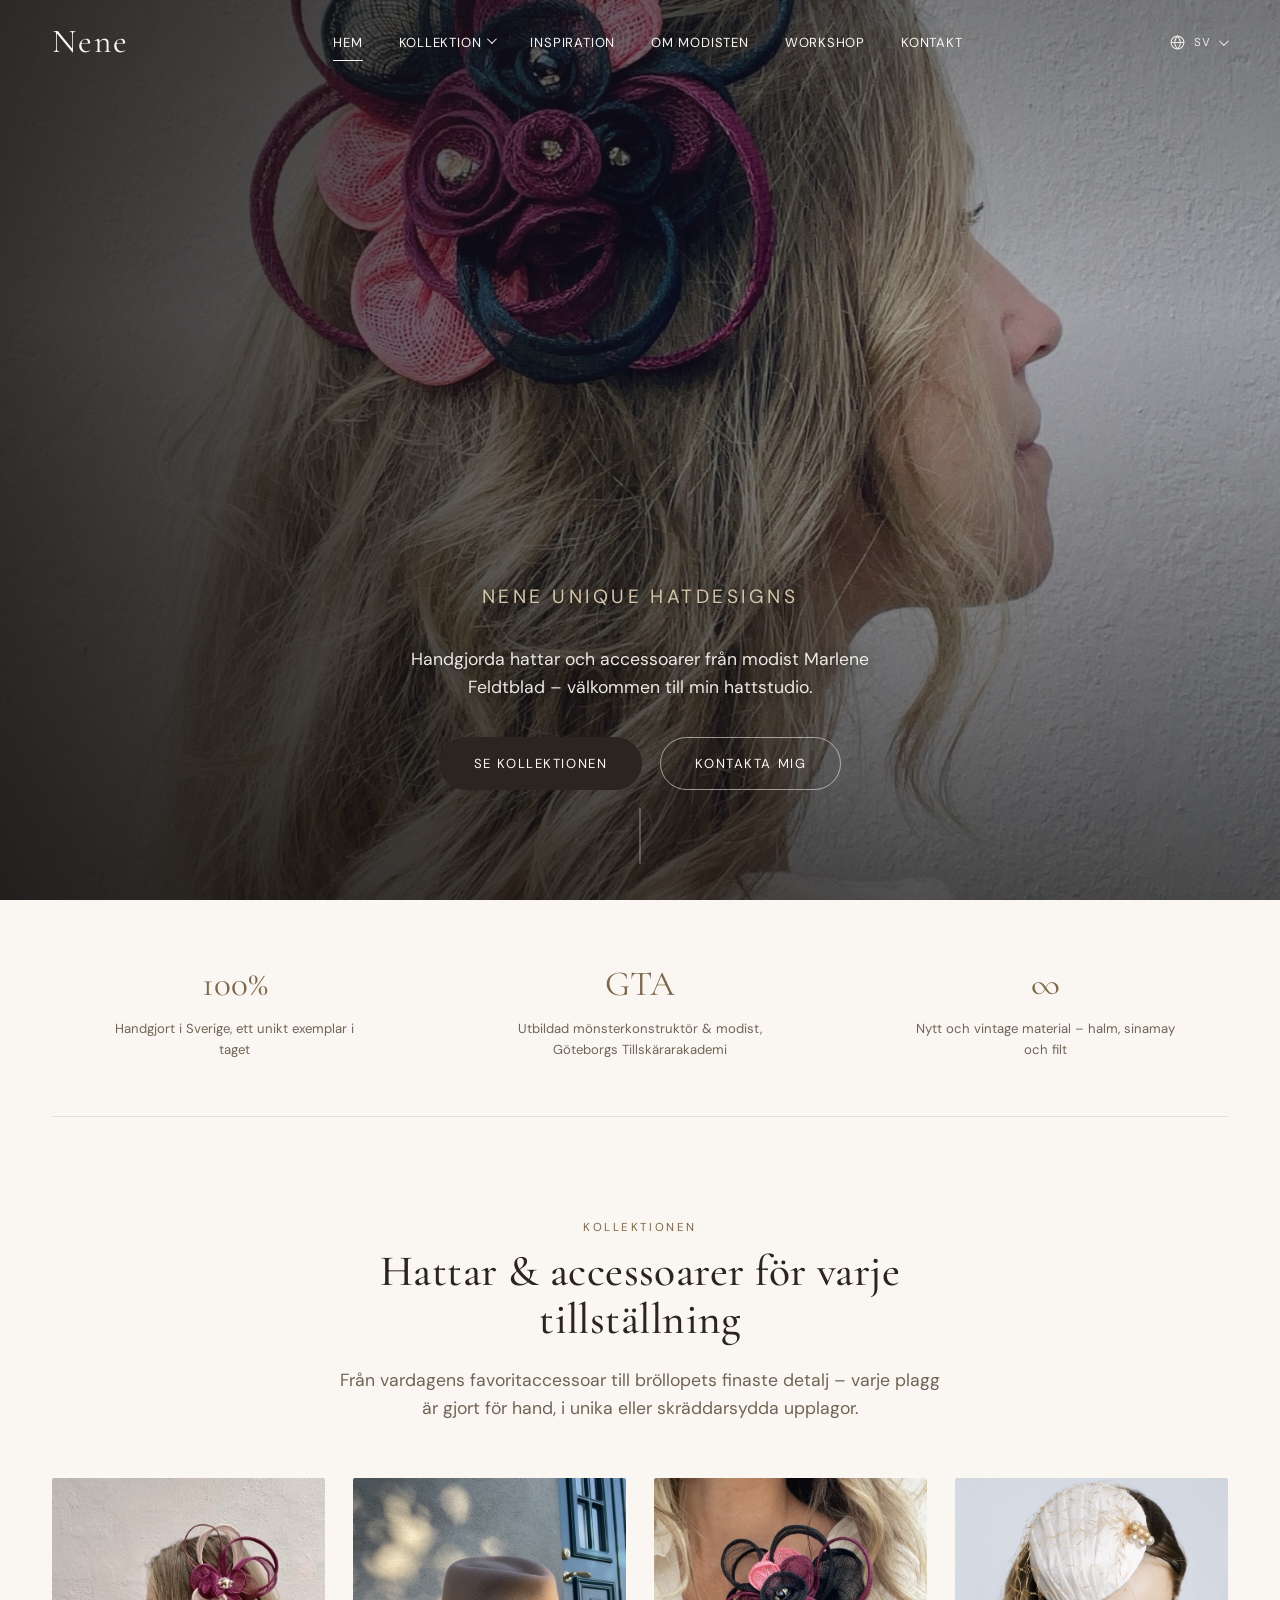
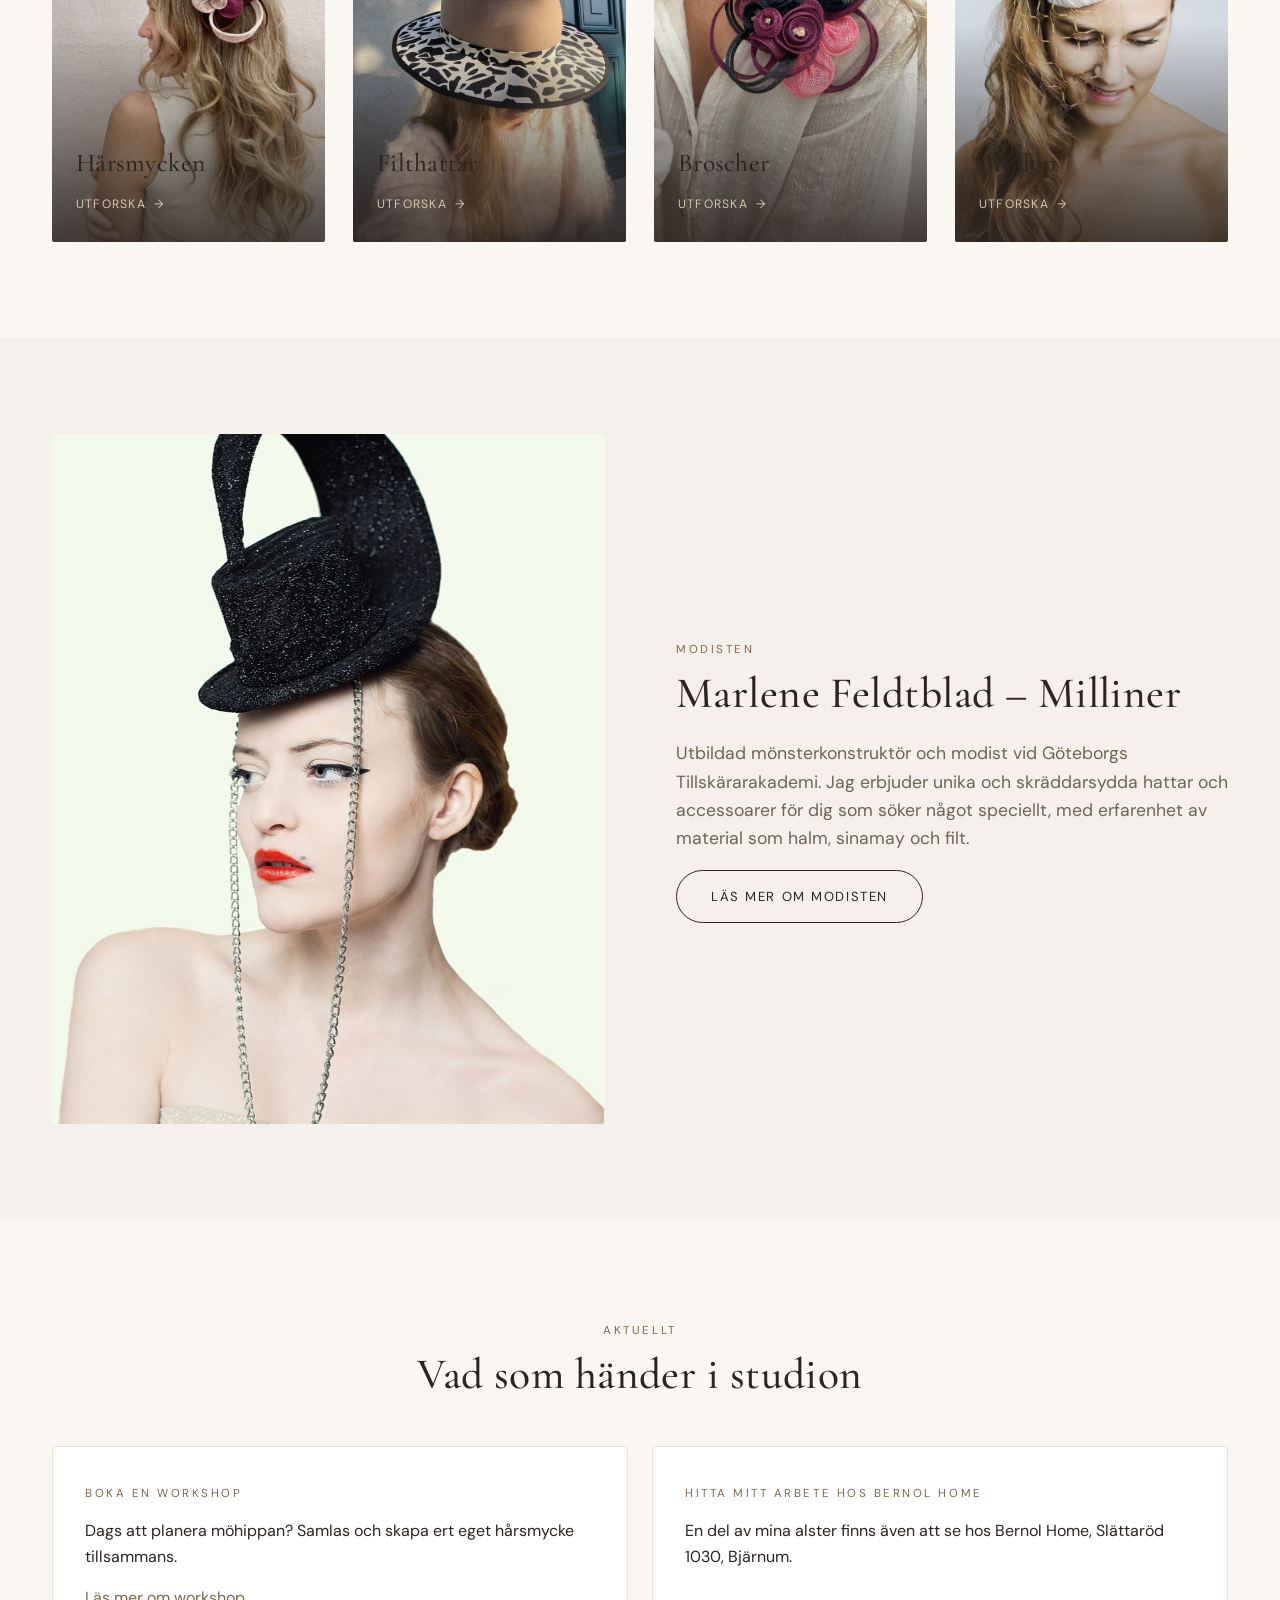
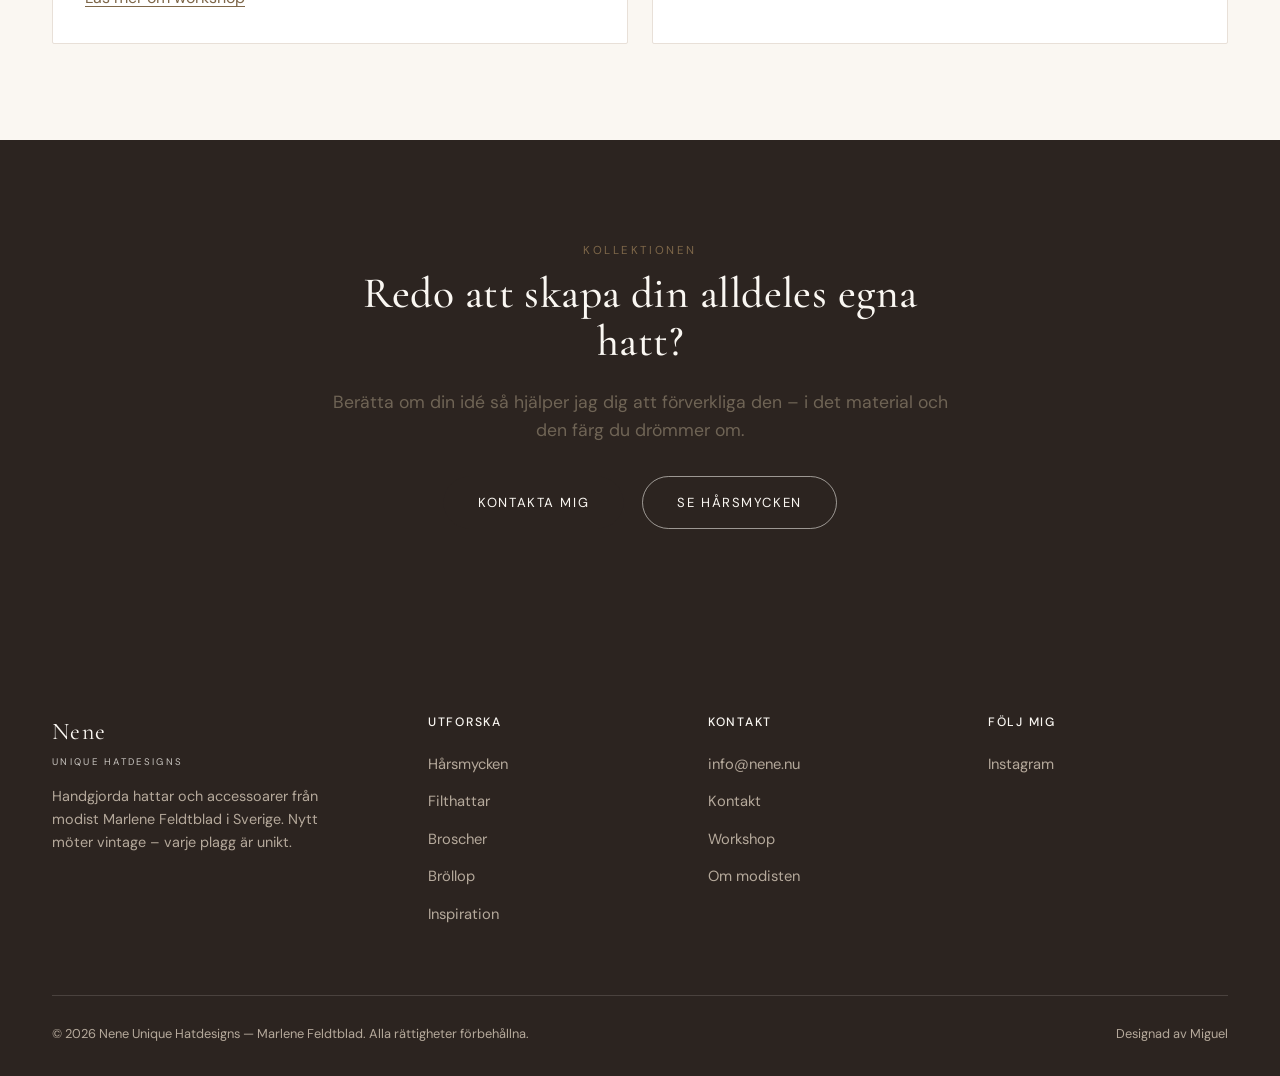
==== index.html @ f98f6aea "Initial commit: Nene Unique Hatdesigns website" ====
<!DOCTYPE html>
<html lang="sv">
<head>
<meta charset="UTF-8" />
<meta name="viewport" content="width=device-width, initial-scale=1" />
<title>Nene Unique Hatdesigns</title>
<meta name="description" content="Handgjorda hattar och accessoarer av modist Marlene Feldtblad — Nene Unique Hatdesigns." />
<link rel="preconnect" href="https://fonts.googleapis.com">
<link rel="preconnect" href="https://fonts.gstatic.com" crossorigin>
<link href="https://fonts.googleapis.com/css2?family=Cormorant+Garamond:ital,wght@0,400;0,500;0,600;1,500&family=DM+Sans:wght@400;500;700&display=swap" rel="stylesheet">
<link rel="stylesheet" href="css/style.css" />
</head>
<body class="has-hero" data-title-key="meta.title_home">

  <header class="site-header">
    <div class="container">
      <a href="index.html" class="brand">Nene<span>Unique Hatdesigns</span></a>
      <nav class="main-nav">
        <a href="index.html" data-i18n="nav.start">Hem</a>
        <div class="has-dropdown">
          <button type="button" class="dropdown-trigger" data-i18n="nav.collection">Kollektion</button>
          <div class="dropdown">
            <a href="hair-accessories.html" data-i18n="nav.hairAccessories">Hårsmycken</a>
            <a href="felthats.html" data-i18n="nav.feltHats">Filthattar</a>
            <a href="broches.html" data-i18n="nav.broches">Broscher</a>
            <a href="wedding.html" data-i18n="nav.wedding">Bröllop</a>
          </div>
        </div>
        <a href="inspiration.html" data-i18n="nav.inspiration">Inspiration</a>
        <a href="about.html" data-i18n="nav.about">Om modisten</a>
        <a href="workshop.html" data-i18n="nav.workshop">Workshop</a>
        <a href="contact.html" data-i18n="nav.contact">Kontakt</a>
      </nav>
      <div class="header-actions">
        <div class="lang-switch">
          <button type="button" class="lang-toggle" aria-label="Byt språk">
            <svg class="icon-globe" width="16" height="16" viewBox="0 0 24 24" fill="none" stroke="currentColor" stroke-width="1.5" stroke-linecap="round" stroke-linejoin="round" aria-hidden="true"><circle cx="12" cy="12" r="9"></circle><line x1="3" y1="12" x2="21" y2="12"></line><path d="M12 3c2.5 2.5 4 5.5 4 9s-1.5 6.5-4 9c-2.5-2.5-4-5.5-4-9s1.5-6.5 4-9z"></path></svg>
            <span class="lang-label" data-lang-current>SV</span>
          </button>
          <div class="lang-menu"></div>
        </div>
        <button type="button" class="menu-toggle" aria-label="Meny">
          <span></span><span></span><span></span>
        </button>
      </div>
    </div>
  </header>

  <section class="hero">
    <div class="hero-media">
      <video autoplay muted loop playsinline poster="images/hero.jpg">
        <source src="videos/hero.mp4" type="video/mp4" />
      </video>
    </div>
    <div class="container">
      <div class="hero-content">
        <span class="eyebrow" data-i18n="home.heroEyebrow">Nene Unique Hatdesigns</span>
        <p class="lede" data-i18n="home.heroLede">Handgjorda hattar och accessoarer från modist Marlene Feldtblad – välkommen till min hattstudio.</p>
        <div class="hero-actions">
          <a href="hair-accessories.html" class="btn btn--primary" data-i18n="home.heroCtaPrimary">Se kollektionen</a>
          <a href="contact.html" class="btn btn--outline btn--on-dark" data-i18n="home.heroCtaSecondary">Kontakta mig</a>
        </div>
      </div>
    </div>
    <div class="hero-scroll"></div>
  </section>

  <div class="container">
    <div class="credentials" data-reveal-group>
      <div class="credential">
        <span class="num" data-i18n="home.cred1Num">100%</span>
        <p class="label" data-i18n="home.cred1Label">Handgjort i Sverige, ett unikt exemplar i taget</p>
      </div>
      <div class="credential">
        <span class="num" data-i18n="home.cred2Num">GTA</span>
        <p class="label" data-i18n="home.cred2Label">Utbildad mönsterkonstruktör & modist, Göteborgs Tillskärarakademi</p>
      </div>
      <div class="credential">
        <span class="num" data-i18n="home.cred3Num">&#8734;</span>
        <p class="label" data-i18n="home.cred3Label">Nytt och vintage material – halm, sinamay och filt</p>
      </div>
    </div>
  </div>

  <section class="section">
    <div class="container">
      <div class="center" data-reveal style="max-width:640px;margin:0 auto 56px;">
        <span class="eyebrow" data-i18n="home.categoriesEyebrow">Kollektionen</span>
        <h2 data-i18n="home.categoriesTitle">Hattar & accessoarer för varje tillställning</h2>
        <p class="lede" data-i18n="home.categoriesLede">Från vardagens favoritaccessoar till bröllopets finaste detalj – varje plagg är gjort för hand, i unika eller skräddarsydda upplagor.</p>
      </div>
      <div class="grid grid--4" data-reveal-group>
        <a href="hair-accessories.html" class="cat-card">
          <img src="images/hair-accessory-1.jpg" alt="Hårsmycken" loading="lazy" />
          <div class="cat-card-label">
            <h3 data-i18n="home.catHairAccessories">Hårsmycken</h3>
            <span data-i18n="home.catCta">Utforska</span>
          </div>
        </a>
        <a href="felthats.html" class="cat-card">
          <img src="images/felthat-1.jpg" alt="Filthattar" loading="lazy" />
          <div class="cat-card-label">
            <h3 data-i18n="home.catFeltHats">Filthattar</h3>
            <span data-i18n="home.catCta">Utforska</span>
          </div>
        </a>
        <a href="broches.html" class="cat-card">
          <img src="images/broche-6.jpg" alt="Broscher" loading="lazy" />
          <div class="cat-card-label">
            <h3 data-i18n="home.catBroches">Broscher</h3>
            <span data-i18n="home.catCta">Utforska</span>
          </div>
        </a>
        <a href="wedding.html" class="cat-card">
          <img src="images/wedding-1.jpg" alt="Bröllop" loading="lazy" />
          <div class="cat-card-label">
            <h3 data-i18n="home.catWedding">Bröllop</h3>
            <span data-i18n="home.catCta">Utforska</span>
          </div>
        </a>
      </div>
    </div>
  </section>

  <section class="section section--alt">
    <div class="container">
      <div class="split">
        <div class="split-media" data-reveal>
          <img src="images/about-marlene.jpg" alt="Marlene Feldtblad" loading="lazy" />
        </div>
        <div data-reveal>
          <span class="eyebrow" data-i18n="home.aboutEyebrow">Modisten</span>
          <h2 data-i18n="home.aboutTitle">Marlene Feldtblad – Milliner</h2>
          <p class="lede" data-i18n="home.aboutText">Utbildad mönsterkonstruktör och modist vid Göteborgs Tillskärarakademi. Jag erbjuder unika och skräddarsydda hattar och accessoarer för dig som söker något speciellt, med erfarenhet av material som halm, sinamay och filt.</p>
          <a href="about.html" class="btn btn--outline" data-i18n="home.aboutCta">Läs mer om modisten</a>
        </div>
      </div>
    </div>
  </section>

  <section class="section">
    <div class="container">
      <div class="center" data-reveal style="max-width:640px;margin:0 auto 48px;">
        <span class="eyebrow" data-i18n="home.newsEyebrow">Aktuellt</span>
        <h2 data-i18n="home.newsTitle">Vad som händer i studion</h2>
      </div>
      <div class="news-band" data-reveal-group>
        <div class="news-card">
          <span class="eyebrow" data-i18n="home.news1Title">Boka en workshop</span>
          <p data-i18n="home.news1Text">Dags att planera möhippan? Samlas och skapa ert eget hårsmycke tillsammans.</p>
          <a href="workshop.html" data-i18n="home.news1Link">Läs mer om workshop</a>
        </div>
        <div class="news-card">
          <span class="eyebrow" data-i18n="home.news2Title">Hitta mitt arbete hos Bernol Home</span>
          <p data-i18n="home.news2Text">En del av mina alster finns även att se hos Bernol Home, Slättaröd 1030, Bjärnum.</p>
        </div>
      </div>
    </div>
  </section>

  <section class="section section--dark cta-band">
    <div class="container">
      <div data-reveal>
        <span class="eyebrow" data-i18n="home.categoriesEyebrow">Kollektionen</span>
        <h2 data-i18n="home.ctaTitle">Redo att skapa din alldeles egna hatt?</h2>
        <p class="lede center" data-i18n="home.ctaLede">Berätta om din idé så hjälper jag dig att förverkliga den – i det material och den färg du drömmer om.</p>
        <div class="actions">
          <a href="contact.html" class="btn btn--primary" data-i18n="home.ctaPrimary">Kontakta mig</a>
          <a href="hair-accessories.html" class="btn btn--outline btn--on-dark" data-i18n="home.ctaSecondary">Se hårsmycken</a>
        </div>
      </div>
    </div>
  </section>

  <footer class="site-footer">
    <div class="container">
      <div class="footer-grid">
        <div class="footer-brand">
          <a href="index.html" class="brand">Nene<span>Unique Hatdesigns</span></a>
          <p data-i18n="footer.about">Handgjorda hattar och accessoarer från modist Marlene Feldtblad i Sverige.</p>
        </div>
        <div class="footer-col">
          <h4 data-i18n="footer.navTitle">Utforska</h4>
          <ul>
            <li><a href="hair-accessories.html" data-i18n="nav.hairAccessories">Hårsmycken</a></li>
            <li><a href="felthats.html" data-i18n="nav.feltHats">Filthattar</a></li>
            <li><a href="broches.html" data-i18n="nav.broches">Broscher</a></li>
            <li><a href="wedding.html" data-i18n="nav.wedding">Bröllop</a></li>
            <li><a href="inspiration.html" data-i18n="nav.inspiration">Inspiration</a></li>
          </ul>
        </div>
        <div class="footer-col">
          <h4 data-i18n="footer.contactTitle">Kontakt</h4>
          <ul>
            <li><a href="mailto:info@nene.nu">info@nene.nu</a></li>
            <li><a href="contact.html" data-i18n="nav.contact">Kontakt</a></li>
            <li><a href="workshop.html" data-i18n="nav.workshop">Workshop</a></li>
            <li><a href="about.html" data-i18n="nav.about">Om modisten</a></li>
          </ul>
        </div>
        <div class="footer-col">
          <h4 data-i18n="footer.followTitle">Följ mig</h4>
          <ul>
            <li><a href="https://www.instagram.com/modistmarlenefeldtblad" target="_blank" rel="noopener">Instagram</a></li>
          </ul>
        </div>
      </div>
      <div class="footer-bottom">
        <span>&copy; <span data-year></span> Nene Unique Hatdesigns — Marlene Feldtblad. <span data-i18n="footer.rights">Alla rättigheter förbehållna.</span></span>
        <span data-i18n="footer.credit">Design inspirerad av dibelle.se.</span>
      </div>
    </div>
  </footer>

  <div class="lightbox">
    <button type="button" class="lightbox-close" aria-label="Stäng">&times;</button>
    <img src="" alt="" />
  </div>

  <script src="js/products.js"></script>
  <script src="js/i18n.js"></script>
  <script src="js/main.js"></script>
</body>
</html>
---- css/style.css ----
/* ===========================================================
   Nene Unique Hatdesigns — Design system
   Color palette & type scale adapted from dibelle.se's visual
   language, applied to Marlene Feldtblad's millinery brand.
   =========================================================== */

:root {
  /* Colors (from dibelle.se palette) */
  --color-cream: #faf7f2;
  --color-cream-alt: #f5f0eb;
  --color-brown: #2c2420;
  --color-brown-soft: #4a3f35;
  --color-brown-light: #6f6455;
  --color-sand: #c4a882;
  --color-sand-light: #d4c5a9;
  --color-sand-dark: #7e6749;
  --color-champagne: #b8956a;
  --color-rose: #c9a89a;
  --color-border: #e8e0d8;
  --color-hint: #b5a99b;
  --color-meta: #766b5e;
  --color-white: #ffffff;
  --color-danger: #a52828;

  /* Type */
  --font-serif: 'Cormorant Garamond', Georgia, 'Times New Roman', serif;
  --font-sans: 'DM Sans', -apple-system, BlinkMacSystemFont, 'Segoe UI', sans-serif;

  /* Layout */
  --max-width: 1240px;
  --header-height: 84px;
  --radius: 2px;
  --shadow-soft: 0 12px 32px rgba(44, 36, 32, 0.08);
  --shadow-lift: 0 18px 48px rgba(44, 36, 32, 0.16);
  --ease: cubic-bezier(0.22, 1, 0.36, 1);
}

* {
  box-sizing: border-box;
}

html {
  scroll-behavior: smooth;
}

body {
  margin: 0;
  background-color: var(--color-cream);
  color: var(--color-brown);
  font-family: var(--font-sans);
  font-size: 16px;
  line-height: 1.6;
  -webkit-font-smoothing: antialiased;
}

body.no-scroll {
  overflow: hidden;
}

img {
  max-width: 100%;
  display: block;
}

a {
  color: inherit;
  text-decoration: none;
}

h1, h2, h3, h4 {
  font-family: var(--font-serif);
  font-weight: 500;
  letter-spacing: 0.01em;
  margin: 0 0 0.5em;
  color: var(--color-brown);
}

h1 { font-size: clamp(2.6rem, 5vw, 4.4rem); line-height: 1.05; }
h2 { font-size: clamp(2rem, 3.4vw, 2.9rem); line-height: 1.1; }
h3 { font-size: clamp(1.4rem, 2vw, 1.7rem); }
p { margin: 0 0 1em; }

.eyebrow {
  display: inline-block;
  font-family: var(--font-sans);
  font-size: 0.72rem;
  letter-spacing: 0.22em;
  text-transform: uppercase;
  color: var(--color-sand-dark);
  margin-bottom: 0.9em;
}

.container {
  max-width: var(--max-width);
  margin: 0 auto;
  padding: 0 32px;
}

.section {
  padding: 96px 0;
}

.section--tight { padding: 64px 0; }

.section--alt {
  background: var(--color-cream-alt);
}

.section--dark {
  background: var(--color-brown);
  color: var(--color-cream);
}
.section--dark h2, .section--dark h3 { color: var(--color-cream); }

.center { text-align: center; }

.lede {
  font-size: 1.1rem;
  color: var(--color-brown-light);
  max-width: 620px;
}
.center .lede,
.lede.center { margin-left: auto; margin-right: auto; }

/* ---------- Buttons ---------- */
.btn {
  display: inline-flex;
  align-items: center;
  gap: 10px;
  padding: 15px 34px;
  border-radius: 999px;
  font-family: var(--font-sans);
  font-size: 0.82rem;
  letter-spacing: 0.12em;
  text-transform: uppercase;
  border: 1px solid transparent;
  cursor: pointer;
  transition: all 0.35s var(--ease);
  white-space: nowrap;
}

.btn--primary {
  background: var(--color-brown);
  color: var(--color-cream);
  border-color: var(--color-brown);
}
.btn--primary:hover {
  background: var(--color-sand-dark);
  border-color: var(--color-sand-dark);
  transform: translateY(-2px);
}

.btn--outline {
  background: transparent;
  color: var(--color-brown);
  border-color: var(--color-brown);
}
.btn--outline:hover {
  background: var(--color-brown);
  color: var(--color-cream);
  transform: translateY(-2px);
}

.btn--on-dark {
  color: var(--color-cream);
  border-color: rgba(250, 247, 242, 0.55);
}
.btn--on-dark:hover {
  background: var(--color-cream);
  color: var(--color-brown);
  border-color: var(--color-cream);
}

.btn--sm {
  padding: 11px 24px;
  font-size: 0.72rem;
}

/* ---------- Header ---------- */
.site-header {
  position: fixed;
  top: 0;
  left: 0;
  right: 0;
  z-index: 500;
  height: var(--header-height);
  display: flex;
  align-items: center;
  transition: background-color 0.4s var(--ease), box-shadow 0.4s var(--ease), height 0.3s var(--ease);
}

.site-header.is-solid,
.site-header.is-open {
  background: var(--color-cream);
  box-shadow: var(--shadow-soft);
  height: 72px;
}

body:not(.has-hero) .site-header {
  background: var(--color-cream);
  box-shadow: var(--shadow-soft);
  height: 72px;
}

.site-header .container {
  display: flex;
  align-items: center;
  justify-content: space-between;
  width: 100%;
}

.brand {
  font-family: var(--font-serif);
  font-size: 1.5rem;
  letter-spacing: 0.06em;
  color: inherit;
}
.site-header .brand {
  font-size: 2.1rem;
}
.site-header .brand span {
  display: none;
}
.brand span {
  display: block;
  font-family: var(--font-sans);
  font-size: 0.6rem;
  letter-spacing: 0.24em;
  text-transform: uppercase;
  opacity: 0.75;
  margin-top: 2px;
}

.site-header {
  color: var(--color-brown);
}
body.has-hero .site-header:not(.is-solid):not(.is-open) {
  color: var(--color-cream);
}

.main-nav {
  display: flex;
  align-items: center;
  gap: 36px;
}

.main-nav a {
  font-size: 0.82rem;
  letter-spacing: 0.06em;
  text-transform: uppercase;
  padding: 6px 0;
  position: relative;
}
.main-nav a::after {
  content: '';
  position: absolute;
  left: 0;
  right: 0;
  bottom: -2px;
  height: 1px;
  background: currentColor;
  transform: scaleX(0);
  transform-origin: right;
  transition: transform 0.35s var(--ease);
}
.main-nav a:hover::after,
.main-nav a.is-active::after {
  transform: scaleX(1);
  transform-origin: left;
}

.main-nav .has-dropdown {
  position: relative;
}
.dropdown-trigger {
  position: relative;
  background: none;
  border: none;
  font-family: var(--font-sans);
  font-size: 0.82rem;
  letter-spacing: 0.06em;
  text-transform: uppercase;
  color: inherit;
  cursor: pointer;
  padding: 6px 0;
  display: inline-flex;
  align-items: center;
  gap: 6px;
}
.dropdown-trigger::after {
  content: '';
  width: 6px;
  height: 6px;
  border-right: 1px solid currentColor;
  border-bottom: 1px solid currentColor;
  transform: rotate(45deg) translateY(-2px);
  margin-top: -4px;
}
.dropdown-trigger::before {
  content: '';
  position: absolute;
  left: 0;
  right: 0;
  bottom: -2px;
  height: 1px;
  background: currentColor;
  transform: scaleX(0);
  transform-origin: right;
  transition: transform 0.35s var(--ease);
}
.dropdown-trigger:hover::before,
.has-dropdown:focus-within .dropdown-trigger::before {
  transform: scaleX(1);
  transform-origin: left;
}
.main-nav .dropdown {
  position: absolute;
  top: calc(100% + 14px);
  left: 50%;
  transform: translateX(-50%) translateY(-6px);
  background: var(--color-white);
  color: var(--color-brown);
  box-shadow: var(--shadow-lift);
  border-radius: var(--radius);
  padding: 10px;
  min-width: 210px;
  opacity: 0;
  visibility: hidden;
  transition: all 0.25s var(--ease);
}
.main-nav .has-dropdown:hover .dropdown,
.main-nav .has-dropdown:focus-within .dropdown {
  opacity: 1;
  visibility: visible;
  transform: translateX(-50%) translateY(0);
}
.main-nav .dropdown a {
  display: block;
  padding: 11px 14px;
  font-size: 0.86rem;
  text-transform: none;
  letter-spacing: 0;
  color: var(--color-brown-soft);
  border-radius: var(--radius);
}
.main-nav .dropdown a:hover {
  background: var(--color-cream-alt);
  color: var(--color-brown);
}
.main-nav .dropdown a::after { display: none; }

.header-actions {
  display: flex;
  align-items: center;
  gap: 22px;
}

/* Language switcher */
.lang-switch {
  position: relative;
}
.lang-toggle {
  display: flex;
  align-items: center;
  gap: 8px;
  background: none;
  border: none;
  color: inherit;
  padding: 6px 2px;
  font-family: var(--font-sans);
  font-size: 0.72rem;
  letter-spacing: 0.1em;
  text-transform: uppercase;
  cursor: pointer;
  opacity: 0.9;
  transition: opacity 0.25s var(--ease);
}
.lang-toggle:hover {
  opacity: 1;
}
.lang-toggle .icon-globe {
  width: 17px;
  height: 17px;
  flex-shrink: 0;
}
.lang-toggle::after {
  content: '';
  width: 6px;
  height: 6px;
  border-right: 1px solid currentColor;
  border-bottom: 1px solid currentColor;
  transform: rotate(45deg) translateY(-2px);
}
.lang-menu {
  position: absolute;
  top: calc(100% + 10px);
  right: 0;
  background: var(--color-white);
  color: var(--color-brown);
  box-shadow: var(--shadow-lift);
  border-radius: var(--radius);
  min-width: 168px;
  padding: 8px;
  opacity: 0;
  visibility: hidden;
  transform: translateY(-6px);
  transition: all 0.25s var(--ease);
}
.lang-switch.is-open .lang-menu {
  opacity: 1;
  visibility: visible;
  transform: translateY(0);
}
.lang-menu button {
  display: flex;
  width: 100%;
  align-items: center;
  gap: 10px;
  background: none;
  border: none;
  text-align: left;
  padding: 9px 10px;
  border-radius: var(--radius);
  font-family: var(--font-sans);
  font-size: 0.85rem;
  cursor: pointer;
  color: var(--color-brown-soft);
}
.lang-menu button:hover,
.lang-menu button.is-active {
  background: var(--color-cream-alt);
  color: var(--color-brown);
}

.menu-toggle {
  display: none;
  flex-direction: column;
  gap: 5px;
  background: none;
  border: none;
  cursor: pointer;
  padding: 6px;
}
.menu-toggle span {
  width: 24px;
  height: 1px;
  background: currentColor;
  transition: transform 0.3s var(--ease), opacity 0.3s var(--ease);
}
.site-header.is-open .menu-toggle span:nth-child(1) { transform: translateY(6px) rotate(45deg); }
.site-header.is-open .menu-toggle span:nth-child(2) { opacity: 0; }
.site-header.is-open .menu-toggle span:nth-child(3) { transform: translateY(-6px) rotate(-45deg); }

/* ---------- Hero ---------- */
.hero {
  position: relative;
  height: 100vh;
  min-height: 560px;
  display: flex;
  align-items: flex-end;
  color: var(--color-cream);
  overflow: hidden;
}
.hero .container {
  padding-bottom: 110px;
  width: 100%;
}
.hero-media {
  position: absolute;
  inset: 0;
  z-index: 0;
}
.hero-media img,
.hero-media video {
  width: 100%;
  height: 100%;
  object-fit: cover;
}
.hero-media img {
  transform: scale(1.08);
  animation: hero-zoom 16s var(--ease) forwards;
}
@keyframes hero-zoom {
  to { transform: scale(1); }
}
.hero-media::after {
  content: '';
  position: absolute;
  inset: 0;
  background:
    linear-gradient(90deg, rgba(20,16,14,0.82) 0%, rgba(20,16,14,0.5) 42%, rgba(20,16,14,0.22) 72%),
    linear-gradient(180deg, rgba(20,16,14,0.35) 0%, rgba(20,16,14,0.1) 35%, rgba(20,16,14,0.6) 100%);
}
.hero-content {
  position: relative;
  z-index: 1;
  max-width: 760px;
  margin: 0 auto;
  text-align: center;
}
.hero .eyebrow {
  color: var(--color-sand-light);
  text-shadow: 0 1px 12px rgba(0,0,0,0.5);
  font-size: 1.2rem;
  letter-spacing: 0.18em;
  margin-bottom: 2rem;
}
.hero-content h1 {
  color: var(--color-cream);
  text-shadow: 0 2px 24px rgba(0,0,0,0.4), 0 1px 4px rgba(0,0,0,0.5);
}
.hero-content p.lede {
  color: rgba(250, 247, 242, 0.92);
  max-width: 520px;
  margin-left: auto;
  margin-right: auto;
  text-shadow: 0 1px 12px rgba(0,0,0,0.4);
}
.hero-actions {
  display: flex;
  gap: 18px;
  margin-top: 36px;
  flex-wrap: wrap;
  justify-content: center;
}
.hero-scroll {
  position: absolute;
  bottom: 36px;
  left: 50%;
  transform: translateX(-50%);
  z-index: 1;
  width: 1px;
  height: 56px;
  background: rgba(250, 247, 242, 0.5);
  overflow: hidden;
}
.hero-scroll::after {
  content: '';
  position: absolute;
  top: -56px;
  left: 0;
  width: 1px;
  height: 56px;
  background: var(--color-cream);
  animation: scroll-line 2.4s var(--ease) infinite;
}
@keyframes scroll-line {
  to { top: 56px; }
}

/* Page (non-home) header banner */
.page-banner {
  position: relative;
  padding: 200px 0 84px;
  background: var(--color-brown);
  color: var(--color-cream);
  overflow: hidden;
}
.page-banner-media {
  position: absolute;
  inset: 0;
}
.page-banner-media img {
  width: 100%;
  height: 100%;
  object-fit: cover;
  opacity: 0.55;
}
.page-banner-media::after {
  content: '';
  position: absolute;
  inset: 0;
  background: linear-gradient(90deg, rgba(20,16,14,0.88) 0%, rgba(20,16,14,0.62) 48%, rgba(20,16,14,0.32) 100%);
}
.page-banner-content {
  position: relative;
  z-index: 1;
  max-width: 640px;
}
.page-banner .eyebrow { color: var(--color-sand-light); text-shadow: 0 1px 12px rgba(0,0,0,0.5); }
.page-banner-content h1 {
  color: var(--color-cream);
  text-shadow: 0 2px 24px rgba(0,0,0,0.4), 0 1px 4px rgba(0,0,0,0.5);
}
.page-banner-content p.lede {
  color: rgba(250, 247, 242, 0.92);
  text-shadow: 0 1px 12px rgba(0,0,0,0.4);
}

/* ---------- Credential strip ---------- */
.credentials {
  display: grid;
  grid-template-columns: repeat(3, 1fr);
  gap: 40px;
  padding: 56px 0;
  border-bottom: 1px solid var(--color-border);
}
.credential {
  text-align: center;
}
.credential .num {
  font-family: var(--font-serif);
  font-size: 2.2rem;
  color: var(--color-sand-dark);
  display: block;
  margin-bottom: 6px;
}
.credential .label {
  font-size: 0.82rem;
  color: var(--color-brown-light);
  max-width: 260px;
  margin: 0 auto;
}

/* ---------- Category grid ---------- */
.grid {
  display: grid;
  gap: 28px;
}
.grid--4 { grid-template-columns: repeat(4, 1fr); }
.grid--3 { grid-template-columns: repeat(3, 1fr); }
.grid--2 { grid-template-columns: repeat(2, 1fr); }

.cat-card {
  position: relative;
  display: block;
  border-radius: var(--radius);
  overflow: hidden;
  aspect-ratio: 3/4;
  background: var(--color-brown);
}
.cat-card img {
  width: 100%;
  height: 100%;
  object-fit: cover;
  transition: transform 0.7s var(--ease);
}
.cat-card:hover img { transform: scale(1.08); }
.cat-card::after {
  content: '';
  position: absolute;
  inset: 0;
  background: linear-gradient(180deg, rgba(44,36,32,0) 40%, rgba(44,36,32,0.85) 100%);
}
.cat-card-label {
  position: absolute;
  left: 0; right: 0; bottom: 0;
  z-index: 1;
  padding: 26px 24px;
  color: var(--color-cream);
}
.cat-card-label h3 { margin-bottom: 6px; }
.cat-card-label span {
  font-size: 0.76rem;
  letter-spacing: 0.1em;
  text-transform: uppercase;
  color: var(--color-sand-light);
  display: inline-flex;
  align-items: center;
  gap: 8px;
}
.cat-card-label span::after {
  content: '\2192';
  transition: transform 0.3s var(--ease);
}
.cat-card:hover .cat-card-label span::after { transform: translateX(6px); }

/* ---------- Split section (about teaser, workshop, about page) ---------- */
.split {
  display: grid;
  grid-template-columns: 1fr 1fr;
  gap: 72px;
  align-items: center;
}
.split-media {
  border-radius: var(--radius);
  overflow: hidden;
  aspect-ratio: 4/5;
}
.split-media img { width: 100%; height: 100%; object-fit: cover; }
.split.reverse .split-media { order: 2; }

.quote-block {
  border-left: 2px solid var(--color-sand);
  padding-left: 24px;
  margin: 28px 0;
  font-family: var(--font-serif);
  font-size: 1.3rem;
  font-style: italic;
  color: var(--color-brown-soft);
}

.value-list {
  display: flex;
  flex-wrap: wrap;
  gap: 10px 28px;
  margin: 28px 0;
  padding: 0;
  list-style: none;
}
.value-list li {
  font-family: var(--font-serif);
  font-size: 1.2rem;
  font-style: italic;
  color: var(--color-sand-dark);
}

/* ---------- News / promo band ---------- */
.news-band {
  display: grid;
  grid-template-columns: repeat(2, 1fr);
  gap: 24px;
}
.news-card {
  background: var(--color-white);
  border: 1px solid var(--color-border);
  border-radius: var(--radius);
  padding: 32px;
}
.news-card .eyebrow { margin-bottom: 14px; }
.news-card a { color: var(--color-sand-dark); text-decoration: underline; text-underline-offset: 3px; }

/* ---------- CTA band ---------- */
.cta-band {
  text-align: center;
}
.cta-band h2 { max-width: 640px; margin-left: auto; margin-right: auto; }
.cta-band .actions {
  display: flex;
  gap: 18px;
  justify-content: center;
  margin-top: 32px;
  flex-wrap: wrap;
}

/* ---------- Product grid ---------- */
.product-toolbar {
  display: flex;
  justify-content: space-between;
  align-items: baseline;
  margin-bottom: 40px;
  flex-wrap: wrap;
  gap: 12px;
}
.product-count {
  font-size: 0.8rem;
  letter-spacing: 0.06em;
  text-transform: uppercase;
  color: var(--color-meta);
}
.product-grid {
  display: grid;
  grid-template-columns: repeat(3, 1fr);
  gap: 40px 28px;
}
.product-card {
  position: relative;
}
.product-media {
  position: relative;
  border-radius: var(--radius);
  overflow: hidden;
  aspect-ratio: 4/5;
  background: var(--color-cream-alt);
  margin-bottom: 16px;
  cursor: zoom-in;
}
.product-media img {
  width: 100%;
  height: 100%;
  object-fit: cover;
  transition: transform 0.6s var(--ease);
}
.product-card:hover .product-media img { transform: scale(1.06); }
.badge-sold {
  position: absolute;
  top: 14px;
  left: 14px;
  background: var(--color-brown);
  color: var(--color-cream);
  font-size: 0.68rem;
  letter-spacing: 0.12em;
  text-transform: uppercase;
  padding: 6px 12px;
  border-radius: var(--radius);
  z-index: 1;
}
.product-info { padding: 0 2px; }
.product-price {
  font-family: var(--font-serif);
  font-size: 1.3rem;
  color: var(--color-sand-dark);
  margin-bottom: 6px;
}
.product-desc {
  font-size: 0.92rem;
  color: var(--color-brown-light);
}

/* ---------- Gallery (inspiration) ---------- */
.gallery-grid {
  columns: 4;
  column-gap: 20px;
}
.gallery-grid figure {
  margin: 0 0 20px;
  break-inside: avoid;
  border-radius: var(--radius);
  overflow: hidden;
  cursor: zoom-in;
}
.gallery-grid img {
  width: 100%;
  transition: transform 0.6s var(--ease), filter 0.6s var(--ease);
}
.gallery-grid figure:hover img {
  transform: scale(1.04);
}

.lightbox {
  position: fixed;
  inset: 0;
  z-index: 1000;
  background: rgba(20, 16, 14, 0.92);
  display: flex;
  align-items: center;
  justify-content: center;
  padding: 40px;
  opacity: 0;
  visibility: hidden;
  transition: opacity 0.3s var(--ease);
}
.lightbox.is-open { opacity: 1; visibility: visible; }
.lightbox img {
  max-width: 100%;
  max-height: 86vh;
  border-radius: var(--radius);
  box-shadow: var(--shadow-lift);
}
.lightbox-close {
  position: absolute;
  top: 28px;
  right: 32px;
  background: none;
  border: 1px solid rgba(250,247,242,0.5);
  color: var(--color-cream);
  width: 42px;
  height: 42px;
  border-radius: 50%;
  cursor: pointer;
  font-size: 1.1rem;
}
.lightbox-nav {
  position: absolute;
  top: 50%;
  transform: translateY(-50%);
  background: none;
  border: 1px solid rgba(250,247,242,0.5);
  color: var(--color-cream);
  width: 48px;
  height: 48px;
  border-radius: 50%;
  cursor: pointer;
  display: flex;
  align-items: center;
  justify-content: center;
  transition: background 0.25s var(--ease), border-color 0.25s var(--ease), opacity 0.25s var(--ease);
}
.lightbox-nav:hover {
  background: rgba(250,247,242,0.14);
  border-color: var(--color-cream);
}
.lightbox-nav.is-hidden {
  opacity: 0;
  pointer-events: none;
}
.lightbox-prev { left: 24px; }
.lightbox-next { right: 24px; }
@media (max-width: 640px) {
  .lightbox-nav { width: 40px; height: 40px; }
  .lightbox-prev { left: 10px; }
  .lightbox-next { right: 10px; }
}

/* ---------- Back to top ---------- */
.back-to-top {
  position: fixed;
  right: 32px;
  bottom: 32px;
  z-index: 400;
  width: 52px;
  height: 52px;
  border-radius: 50%;
  background: var(--color-cream);
  border: 1px solid var(--color-border);
  color: var(--color-brown);
  display: flex;
  align-items: center;
  justify-content: center;
  cursor: pointer;
  box-shadow: var(--shadow-soft);
  opacity: 0;
  visibility: hidden;
  transform: translateY(14px);
  transition: opacity 0.4s var(--ease), transform 0.4s var(--ease), visibility 0.4s, background 0.3s var(--ease), color 0.3s var(--ease);
}
.back-to-top.is-visible {
  opacity: 1;
  visibility: visible;
  transform: translateY(0);
}
.back-to-top:hover {
  background: var(--color-brown);
  color: var(--color-cream);
  border-color: var(--color-brown);
}
@media (max-width: 640px) {
  .back-to-top { right: 18px; bottom: 18px; width: 46px; height: 46px; }
}

/* ---------- Workshop pricing ---------- */
.pricing-list {
  border: 1px solid var(--color-border);
  border-radius: var(--radius);
  overflow: hidden;
  margin: 28px 0;
  background: var(--color-white);
}
.pricing-row {
  display: flex;
  justify-content: space-between;
  padding: 18px 24px;
  border-bottom: 1px solid var(--color-border);
  font-size: 0.95rem;
}
.pricing-row:last-child { border-bottom: none; }
.pricing-row strong { font-family: var(--font-serif); font-size: 1.1rem; color: var(--color-sand-dark); }

/* ---------- Contact ---------- */
.contact-grid {
  display: grid;
  grid-template-columns: 1fr 1fr;
  gap: 72px;
}
.contact-info-list {
  list-style: none;
  padding: 0;
  margin: 28px 0;
}
.contact-info-list li {
  display: flex;
  gap: 14px;
  padding: 14px 0;
  border-bottom: 1px solid var(--color-border);
  font-size: 0.95rem;
}
.contact-info-list li:first-child { padding-top: 0; }
.contact-info-list .k {
  min-width: 130px;
  color: var(--color-meta);
  font-size: 0.78rem;
  letter-spacing: 0.08em;
  text-transform: uppercase;
  padding-top: 2px;
}

.form-field {
  margin-bottom: 20px;
}
.form-field label {
  display: block;
  font-size: 0.76rem;
  letter-spacing: 0.1em;
  text-transform: uppercase;
  color: var(--color-meta);
  margin-bottom: 8px;
}
.form-field input,
.form-field textarea {
  width: 100%;
  border: 1px solid var(--color-border);
  background: var(--color-white);
  border-radius: var(--radius);
  padding: 14px 16px;
  font-family: var(--font-sans);
  font-size: 0.95rem;
  color: var(--color-brown);
  transition: border-color 0.25s var(--ease);
}
.form-field input:focus,
.form-field textarea:focus {
  outline: none;
  border-color: var(--color-sand-dark);
}
.form-field textarea { min-height: 140px; resize: vertical; }
.form-note {
  font-size: 0.82rem;
  color: var(--color-meta);
  margin-top: 14px;
}
.form-success {
  display: none;
  background: var(--color-cream-alt);
  border: 1px solid var(--color-border);
  border-radius: var(--radius);
  padding: 16px 20px;
  margin-top: 20px;
  font-size: 0.92rem;
}
.form-success.is-visible { display: block; }

/* ---------- Footer ---------- */
.site-footer {
  background: var(--color-brown);
  color: var(--color-cream-alt);
  padding: 88px 0 32px;
}
.footer-grid {
  display: grid;
  grid-template-columns: 1.4fr 1fr 1fr 1fr;
  gap: 40px;
  padding-bottom: 56px;
  border-bottom: 1px solid rgba(250,247,242,0.14);
}
.footer-brand .brand { color: var(--color-cream); }
.footer-brand p { color: var(--color-hint); font-size: 0.9rem; margin-top: 16px; max-width: 280px; }
.footer-col h4 {
  color: var(--color-cream);
  font-family: var(--font-sans);
  font-size: 0.76rem;
  letter-spacing: 0.14em;
  text-transform: uppercase;
  margin-bottom: 18px;
}
.footer-col ul { list-style: none; padding: 0; margin: 0; }
.footer-col li { margin-bottom: 12px; }
.footer-col a { color: var(--color-hint); font-size: 0.92rem; }
.footer-col a:hover { color: var(--color-cream); }
.footer-bottom {
  display: flex;
  justify-content: space-between;
  align-items: center;
  padding-top: 28px;
  font-size: 0.8rem;
  color: var(--color-hint);
  flex-wrap: wrap;
  gap: 12px;
}

/* ---------- Scroll reveal ---------- */
[data-reveal] {
  opacity: 0;
  transform: translateY(28px);
  transition: opacity 0.8s var(--ease), transform 0.8s var(--ease);
}
[data-reveal].is-visible {
  opacity: 1;
  transform: translateY(0);
}
[data-reveal-group] > * {
  opacity: 0;
  transform: translateY(28px);
  transition: opacity 0.7s var(--ease), transform 0.7s var(--ease);
}
[data-reveal-group].is-visible > * {
  opacity: 1;
  transform: translateY(0);
}
[data-reveal-group].is-visible > *:nth-child(1) { transition-delay: 0.05s; }
[data-reveal-group].is-visible > *:nth-child(2) { transition-delay: 0.12s; }
[data-reveal-group].is-visible > *:nth-child(3) { transition-delay: 0.19s; }
[data-reveal-group].is-visible > *:nth-child(4) { transition-delay: 0.26s; }
[data-reveal-group].is-visible > *:nth-child(5) { transition-delay: 0.33s; }
[data-reveal-group].is-visible > *:nth-child(6) { transition-delay: 0.4s; }

/* ---------- Responsive ---------- */
@media (max-width: 1080px) {
  .grid--4 { grid-template-columns: repeat(2, 1fr); }
  .grid--3 { grid-template-columns: repeat(2, 1fr); }
  .product-grid { grid-template-columns: repeat(2, 1fr); }
  .footer-grid { grid-template-columns: 1fr 1fr; }
  .gallery-grid { columns: 3; }
  .split, .contact-grid { gap: 44px; }
}

@media (max-width: 860px) {
  .credentials { grid-template-columns: 1fr; gap: 24px; }
  .split, .contact-grid { grid-template-columns: 1fr; }
  .split.reverse .split-media { order: 0; }
  .news-band { grid-template-columns: 1fr; }
  .gallery-grid { columns: 2; }

  .main-nav { display: none; }
  .menu-toggle { display: flex; }
  .lang-switch .lang-toggle span.lang-label { display: none; }

  .site-header.is-open {
    flex-direction: column;
    align-items: stretch;
    height: auto;
    padding-bottom: 20px;
  }
  .site-header.is-open .container {
    flex-direction: column;
    align-items: stretch;
    gap: 20px;
  }
  .site-header.is-open .main-nav {
    display: flex;
    flex-direction: column;
    gap: 18px;
    padding-top: 8px;
  }
  .site-header.is-open .header-actions {
    justify-content: space-between;
  }
  .main-nav .dropdown {
    position: static;
    opacity: 1;
    visibility: visible;
    transform: none;
    box-shadow: none;
    background: none;
    padding: 4px 0 0 14px;
    min-width: 0;
    display: none;
  }
  .site-header.is-open .has-dropdown.is-expanded .dropdown {
    display: block;
  }
  .main-nav .dropdown a {
    color: inherit;
    padding: 8px 0;
    font-size: 0.8rem;
    text-transform: uppercase;
    letter-spacing: 0.06em;
  }
}

@media (max-width: 640px) {
  .section { padding: 64px 0; }
  .container { padding: 0 20px; }
  .grid--4, .grid--3, .grid--2, .product-grid { grid-template-columns: 1fr; }
  .gallery-grid { columns: 1; }
  .footer-grid { grid-template-columns: 1fr; gap: 32px; }
  .hero-actions { flex-direction: column; align-items: center; }
  .page-banner { padding: 160px 0 56px; }
}
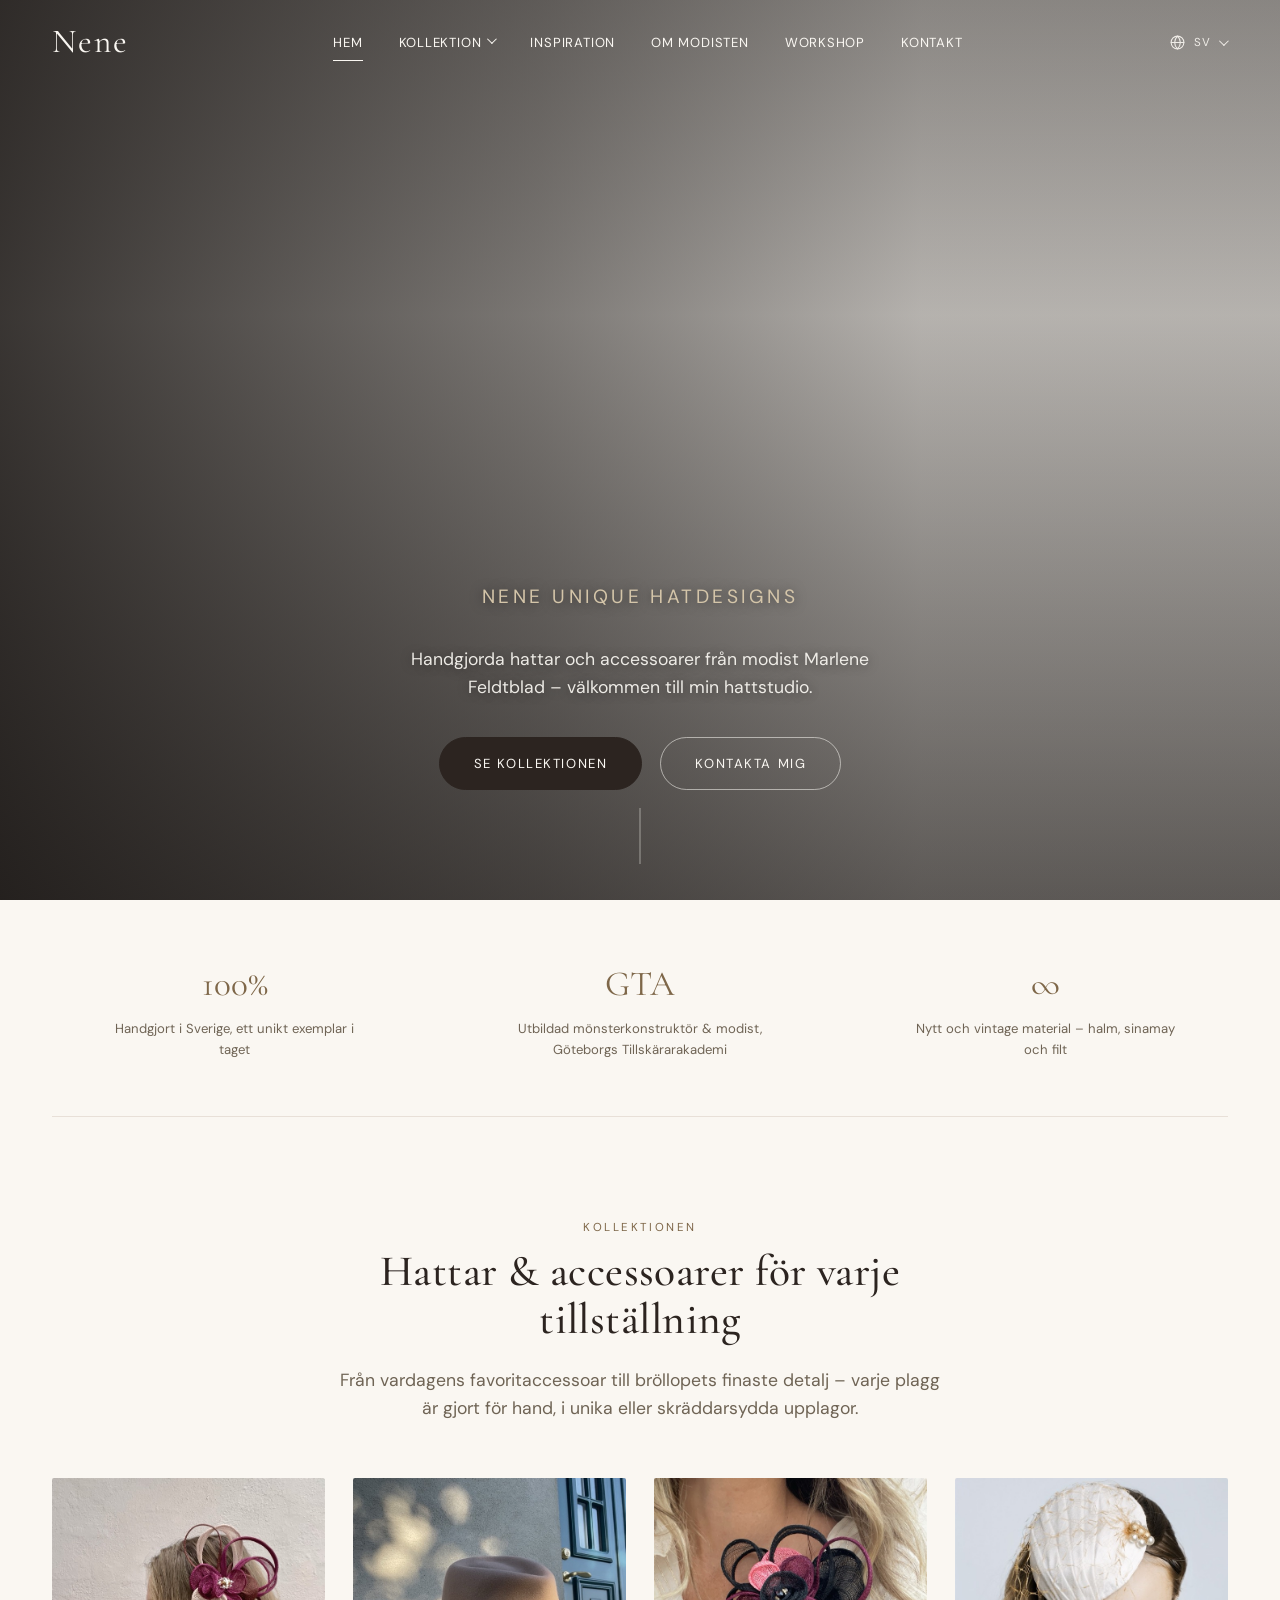
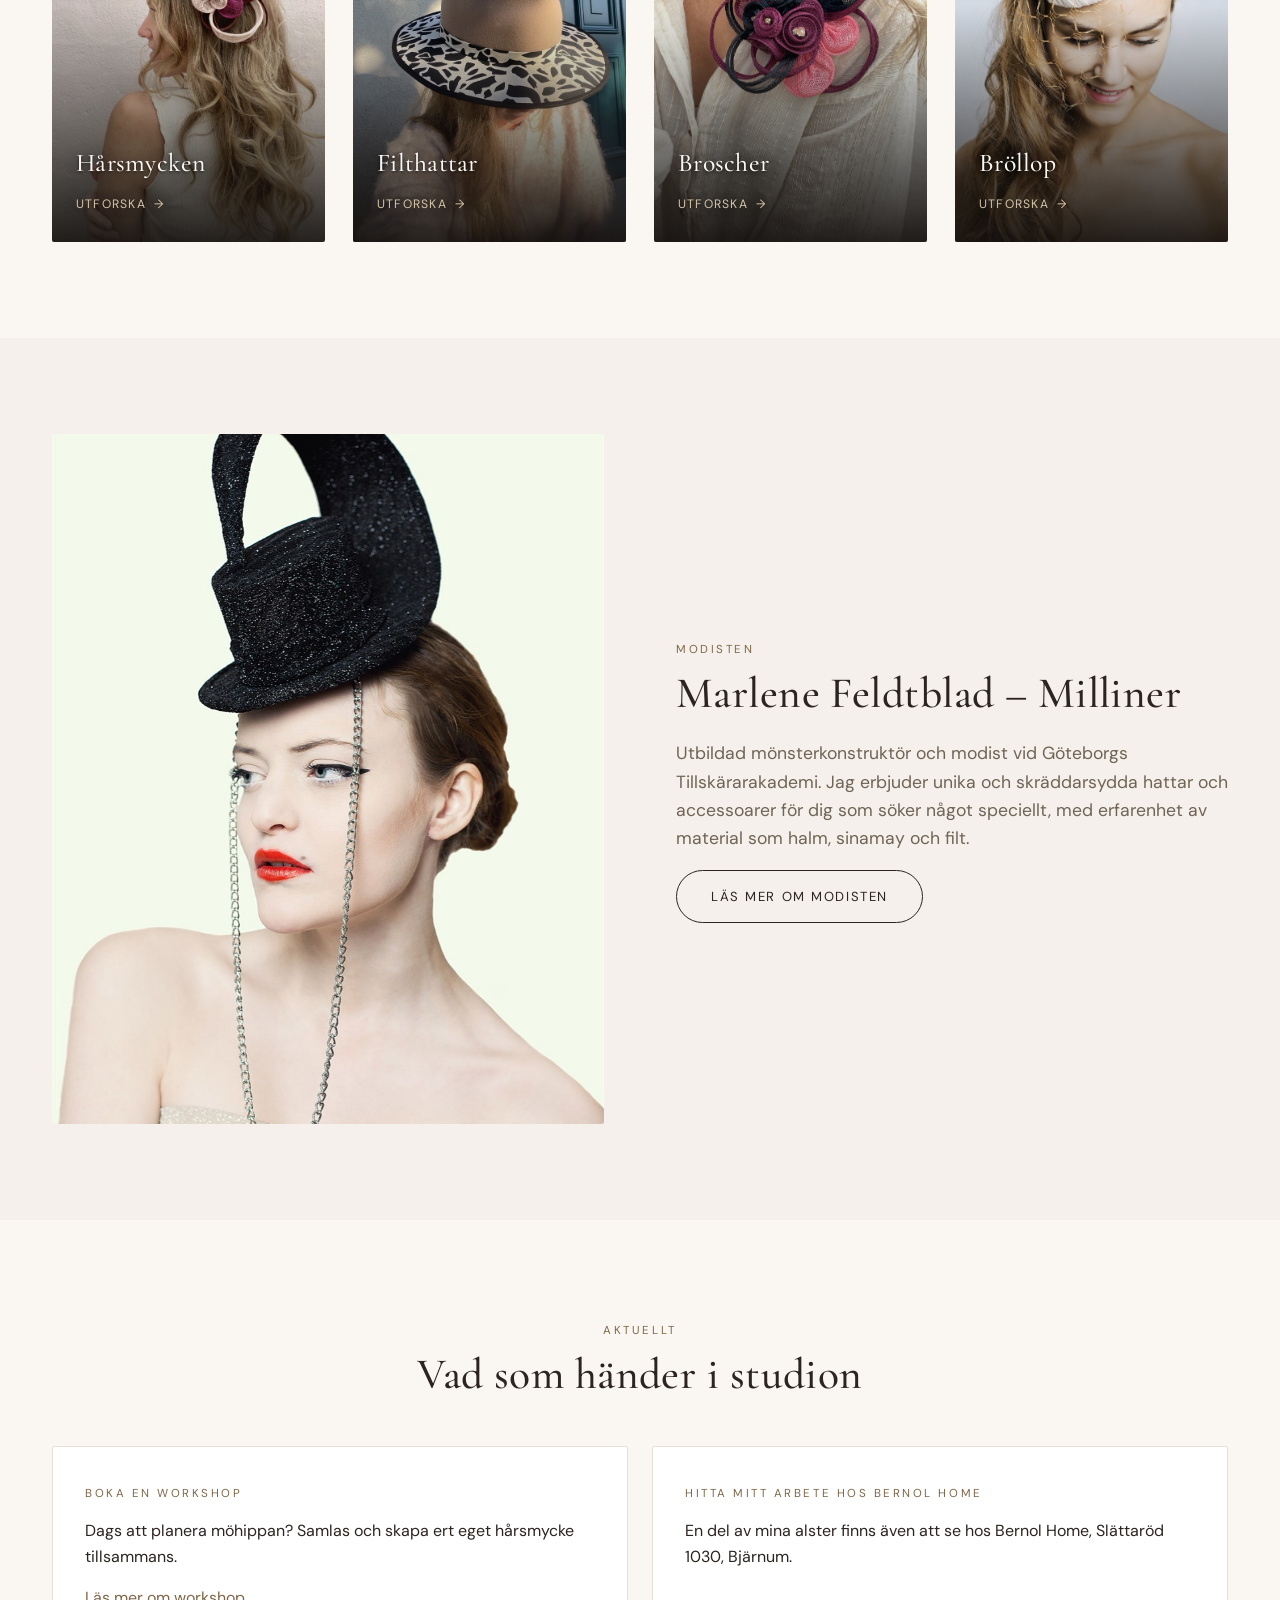
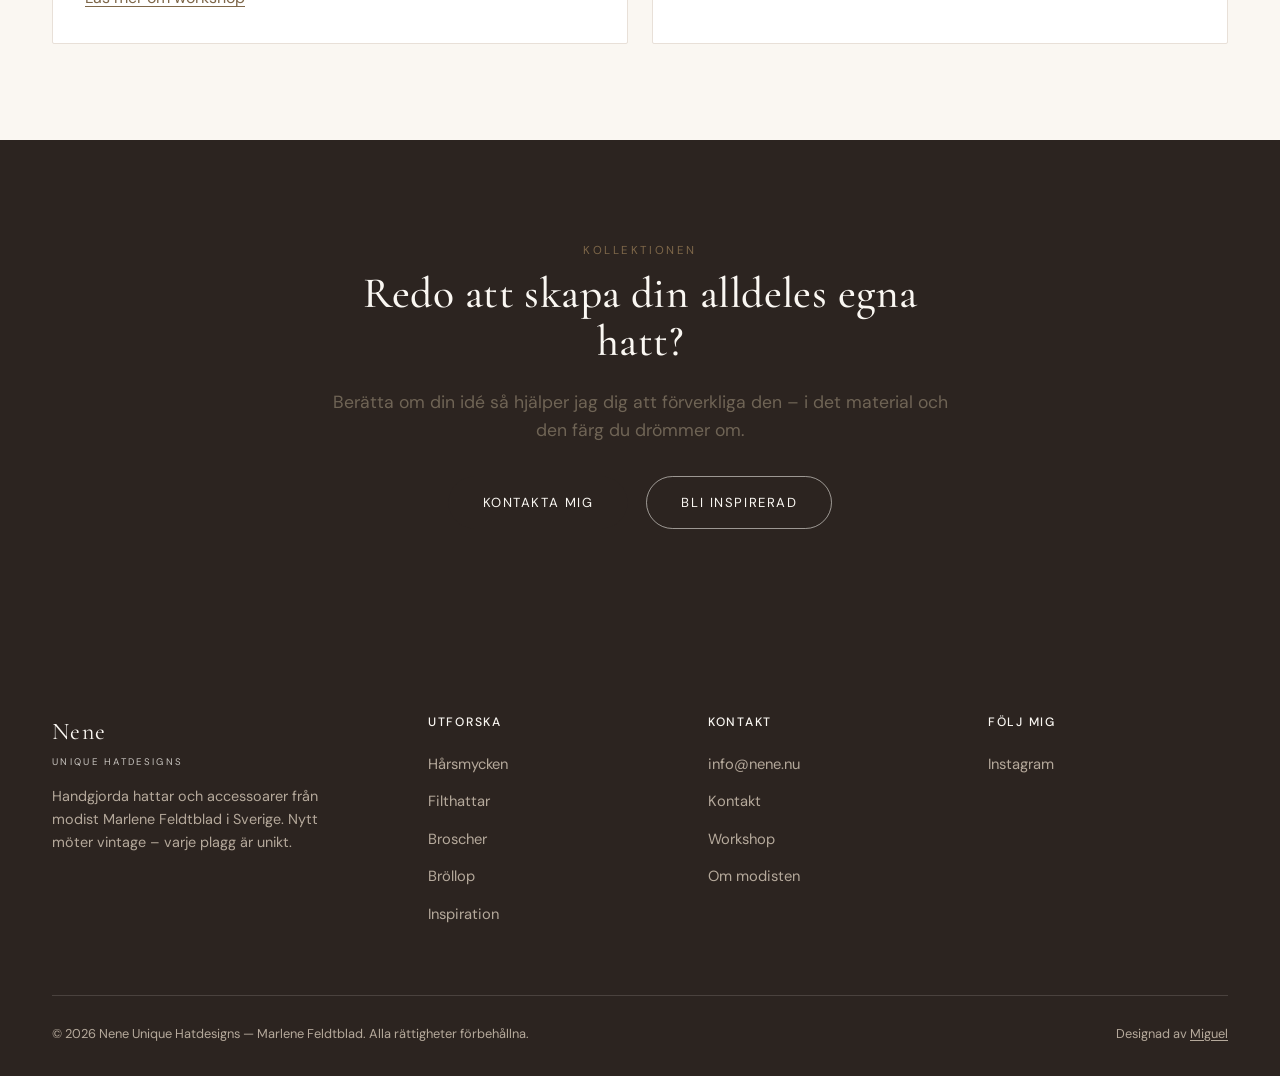
==== commit 0a8e2df5: "Add collection page, Instagram embed for workshop, and various UX fixes - Add collection.html with h" ====
--- a/index.html
+++ b/index.html
@@ -18,7 +18,7 @@
       <nav class="main-nav">
         <a href="index.html" data-i18n="nav.start">Hem</a>
         <div class="has-dropdown">
-          <button type="button" class="dropdown-trigger" data-i18n="nav.collection">Kollektion</button>
+          <a href="collection.html" class="dropdown-trigger" data-i18n="nav.collection">Kollektion</a>
           <div class="dropdown">
             <a href="hair-accessories.html" data-i18n="nav.hairAccessories">Hårsmycken</a>
             <a href="felthats.html" data-i18n="nav.feltHats">Filthattar</a>
@@ -48,7 +48,7 @@
 
   <section class="hero">
     <div class="hero-media">
-      <video autoplay muted loop playsinline poster="images/hero.jpg">
+      <video autoplay muted loop playsinline>
         <source src="videos/hero.mp4" type="video/mp4" />
       </video>
     </div>
@@ -57,7 +57,7 @@
         <span class="eyebrow" data-i18n="home.heroEyebrow">Nene Unique Hatdesigns</span>
         <p class="lede" data-i18n="home.heroLede">Handgjorda hattar och accessoarer från modist Marlene Feldtblad – välkommen till min hattstudio.</p>
         <div class="hero-actions">
-          <a href="hair-accessories.html" class="btn btn--primary" data-i18n="home.heroCtaPrimary">Se kollektionen</a>
+          <a href="collection.html" class="btn btn--primary" data-i18n="home.heroCtaPrimary">Se kollektionen</a>
           <a href="contact.html" class="btn btn--outline btn--on-dark" data-i18n="home.heroCtaSecondary">Kontakta mig</a>
         </div>
       </div>
@@ -166,7 +166,7 @@
         <p class="lede center" data-i18n="home.ctaLede">Berätta om din idé så hjälper jag dig att förverkliga den – i det material och den färg du drömmer om.</p>
         <div class="actions">
           <a href="contact.html" class="btn btn--primary" data-i18n="home.ctaPrimary">Kontakta mig</a>
-          <a href="hair-accessories.html" class="btn btn--outline btn--on-dark" data-i18n="home.ctaSecondary">Se hårsmycken</a>
+          <a href="inspiration.html" class="btn btn--outline btn--on-dark" data-i18n="home.ctaSecondary">Bli inspirerad</a>
         </div>
       </div>
     </div>
@@ -207,7 +207,7 @@
       </div>
       <div class="footer-bottom">
         <span>&copy; <span data-year></span> Nene Unique Hatdesigns — Marlene Feldtblad. <span data-i18n="footer.rights">Alla rättigheter förbehållna.</span></span>
-        <span data-i18n="footer.credit">Design inspirerad av dibelle.se.</span>
+        <span><span data-i18n="footer.credit">Designad av</span> <a href="https://www.linkedin.com/in/miguel-soto-119244138/" target="_blank" rel="noopener">Miguel</a></span>
       </div>
     </div>
   </footer>
--- a/css/style.css
+++ b/css/style.css
@@ -244,14 +244,14 @@
   gap: 36px;
 }
 
-.main-nav a {
+.main-nav > a {
   font-size: 0.82rem;
   letter-spacing: 0.06em;
   text-transform: uppercase;
   padding: 6px 0;
   position: relative;
 }
-.main-nav a::after {
+.main-nav > a::after {
   content: '';
   position: absolute;
   left: 0;
@@ -263,8 +263,8 @@
   transform-origin: right;
   transition: transform 0.35s var(--ease);
 }
-.main-nav a:hover::after,
-.main-nav a.is-active::after {
+.main-nav > a:hover::after,
+.main-nav > a.is-active::after {
   transform: scaleX(1);
   transform-origin: left;
 }
@@ -309,6 +309,7 @@
   transition: transform 0.35s var(--ease);
 }
 .dropdown-trigger:hover::before,
+.dropdown-trigger.is-active::before,
 .has-dropdown:focus-within .dropdown-trigger::before {
   transform: scaleX(1);
   transform-origin: left;
@@ -586,6 +587,11 @@
   color: rgba(250, 247, 242, 0.92);
   text-shadow: 0 1px 12px rgba(0,0,0,0.4);
 }
+.page-banner-content .quote-block {
+  color: var(--color-cream);
+  border-color: var(--color-sand-light);
+  text-shadow: 0 1px 12px rgba(0,0,0,0.4);
+}
 
 /* ---------- Credential strip ---------- */
 .credentials {
@@ -640,7 +646,7 @@
   content: '';
   position: absolute;
   inset: 0;
-  background: linear-gradient(180deg, rgba(44,36,32,0) 40%, rgba(44,36,32,0.85) 100%);
+  background: linear-gradient(180deg, rgba(20,16,14,0) 35%, rgba(20,16,14,0.92) 100%);
 }
 .cat-card-label {
   position: absolute;
@@ -649,12 +655,17 @@
   padding: 26px 24px;
   color: var(--color-cream);
 }
-.cat-card-label h3 { margin-bottom: 6px; }
+.cat-card-label h3 {
+  margin-bottom: 6px;
+  color: var(--color-cream);
+  text-shadow: 0 1px 12px rgba(0,0,0,0.5), 0 1px 3px rgba(0,0,0,0.6);
+}
 .cat-card-label span {
   font-size: 0.76rem;
   letter-spacing: 0.1em;
   text-transform: uppercase;
   color: var(--color-sand-light);
+  text-shadow: 0 1px 10px rgba(0,0,0,0.5);
   display: inline-flex;
   align-items: center;
   gap: 8px;
@@ -679,6 +690,14 @@
 }
 .split-media img { width: 100%; height: 100%; object-fit: cover; }
 .split.reverse .split-media { order: 2; }
+.split-media--embed {
+  aspect-ratio: auto;
+  display: flex;
+  align-items: center;
+  justify-content: center;
+  background: var(--color-cream-alt);
+  padding: 16px;
+}
 
 .quote-block {
   border-left: 2px solid var(--color-sand);
@@ -1045,6 +1064,14 @@
   color: var(--color-hint);
   flex-wrap: wrap;
   gap: 12px;
+}
+.footer-bottom a {
+  color: var(--color-hint);
+  text-decoration: underline;
+  text-underline-offset: 2px;
+}
+.footer-bottom a:hover {
+  color: var(--color-cream);
 }
 
 /* ---------- Scroll reveal ---------- */
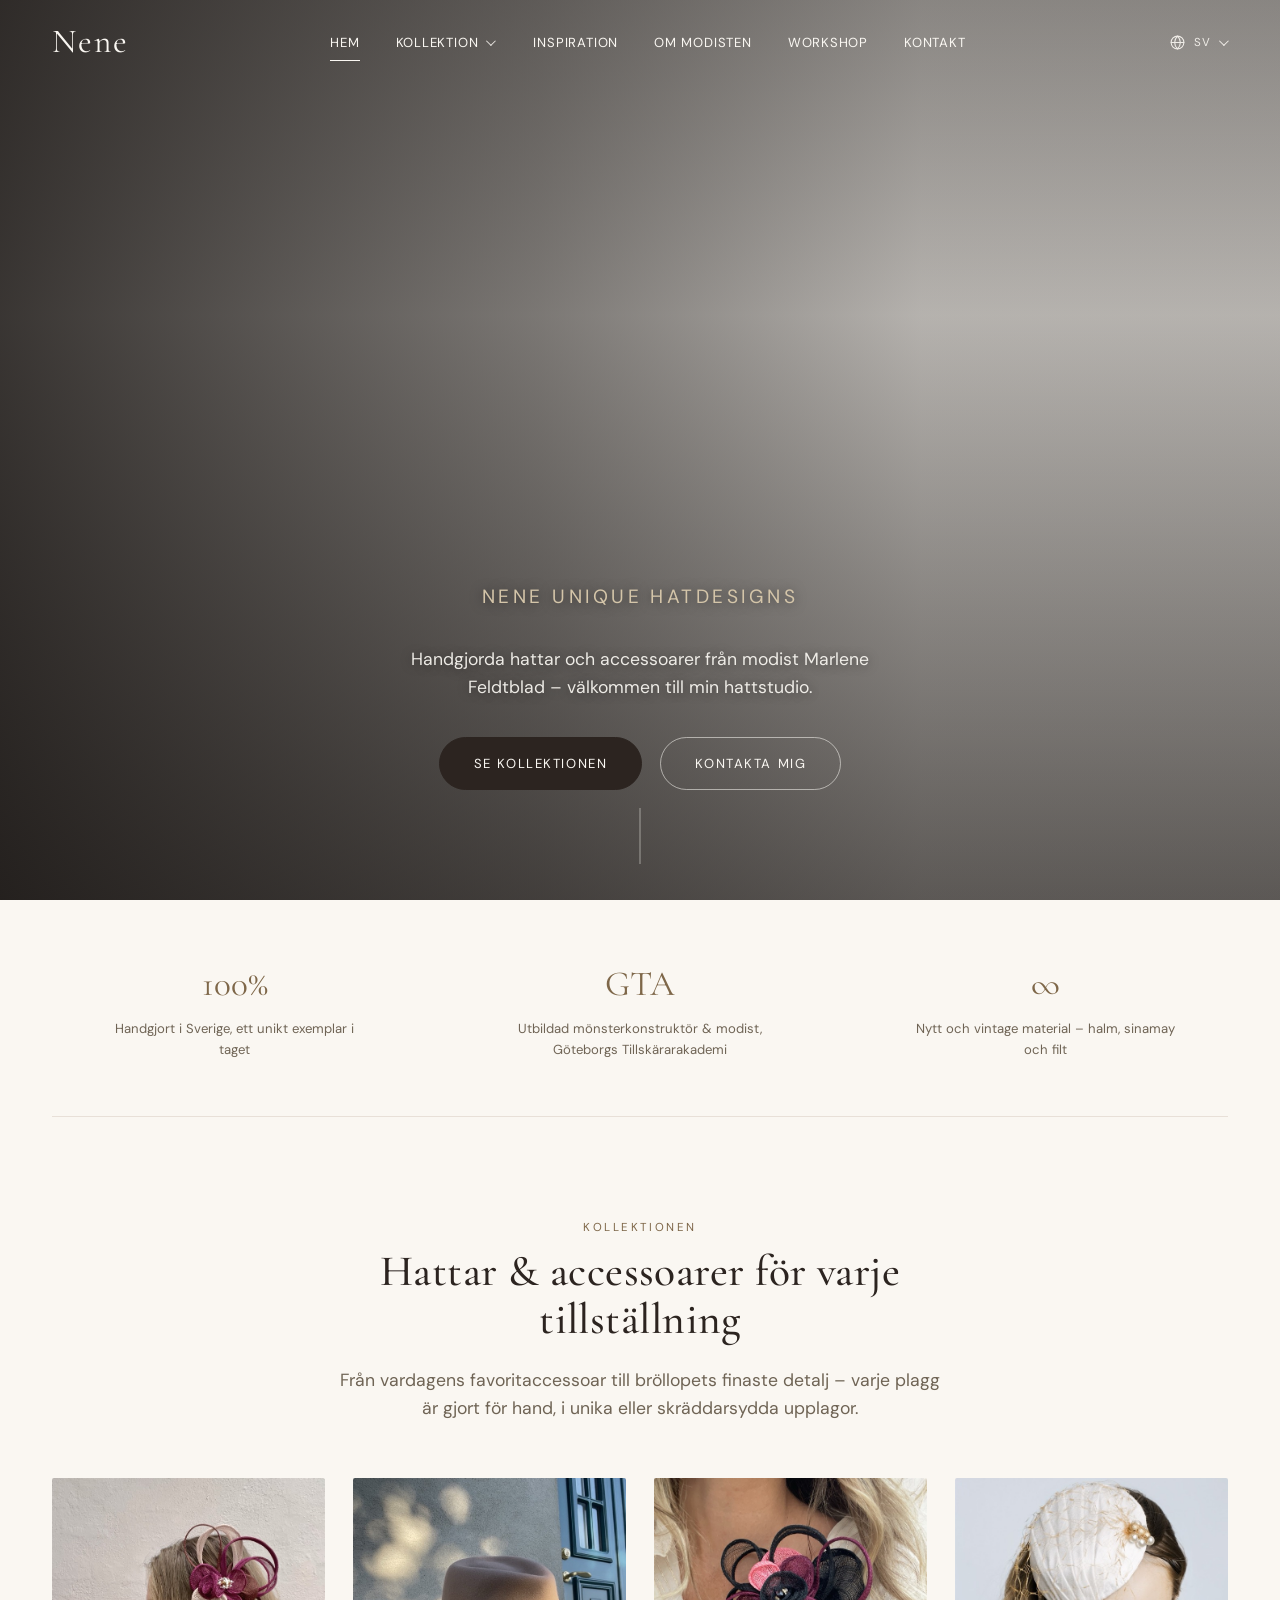
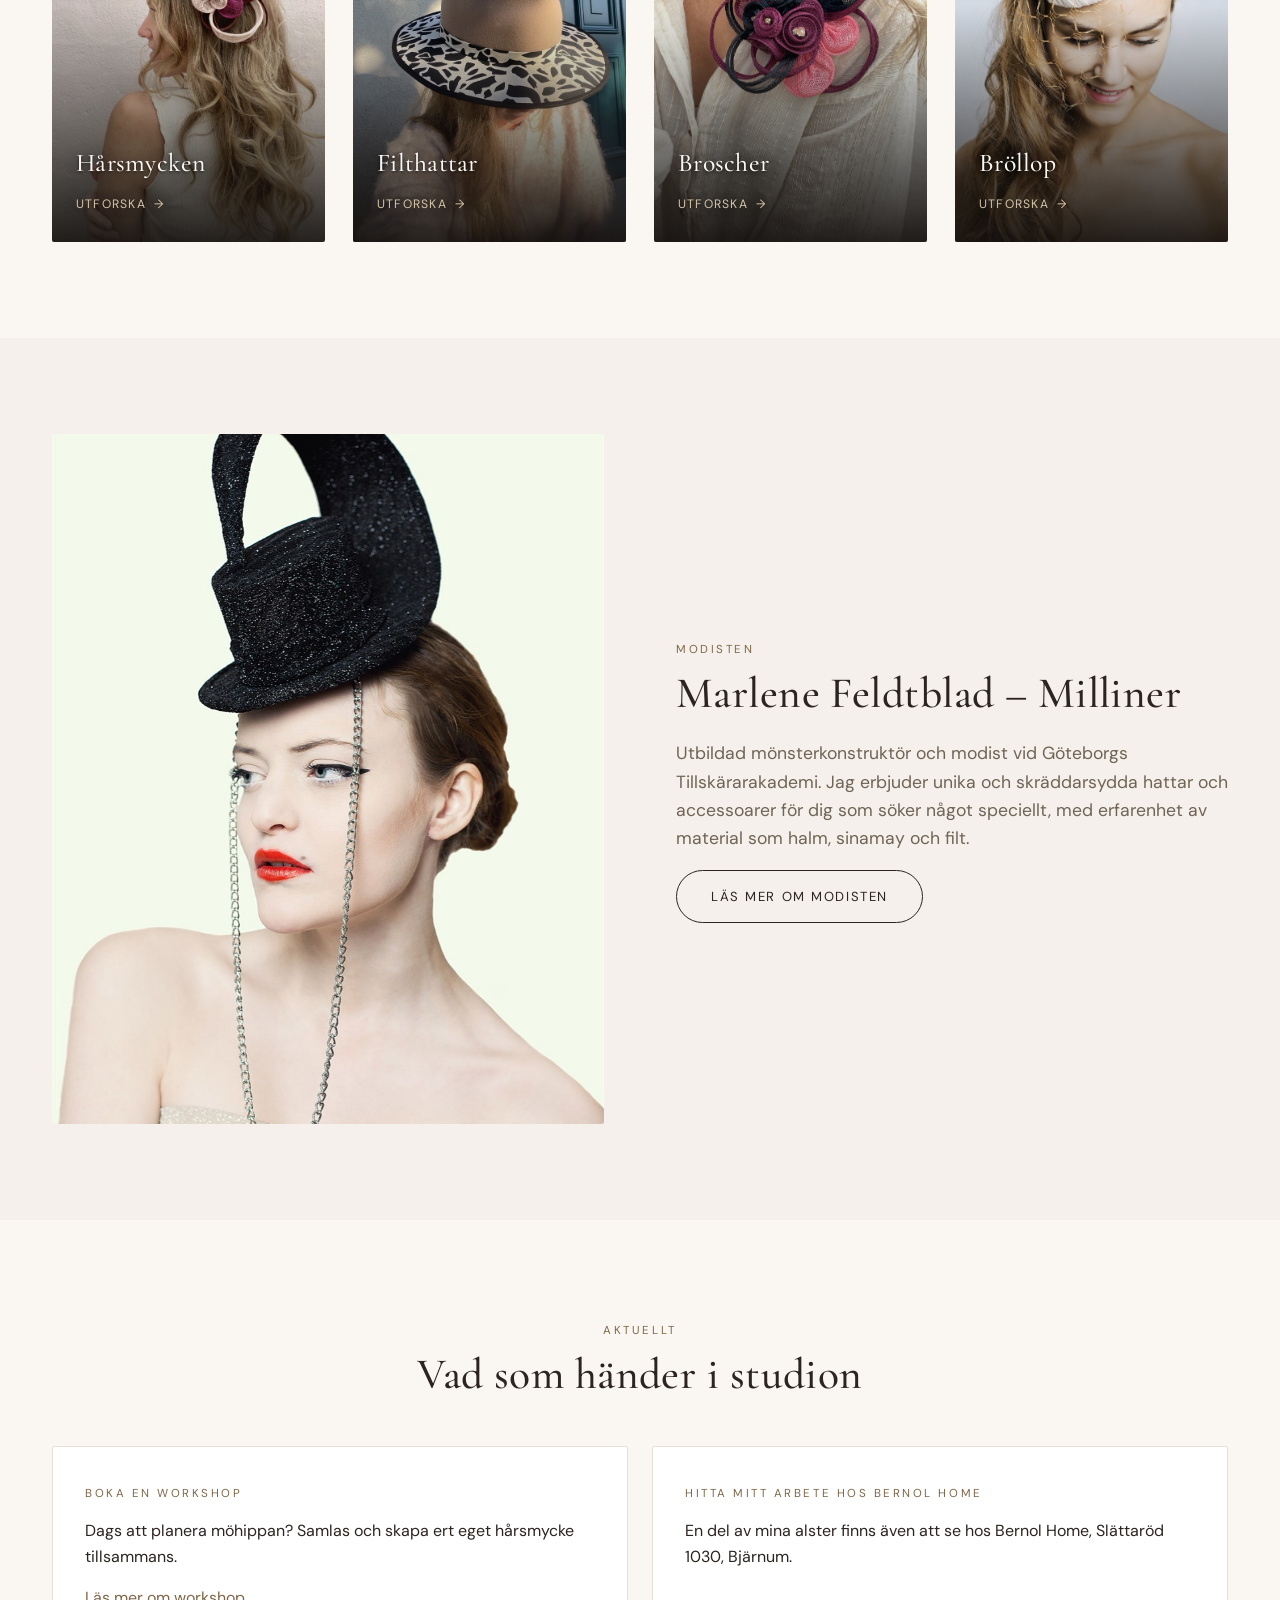
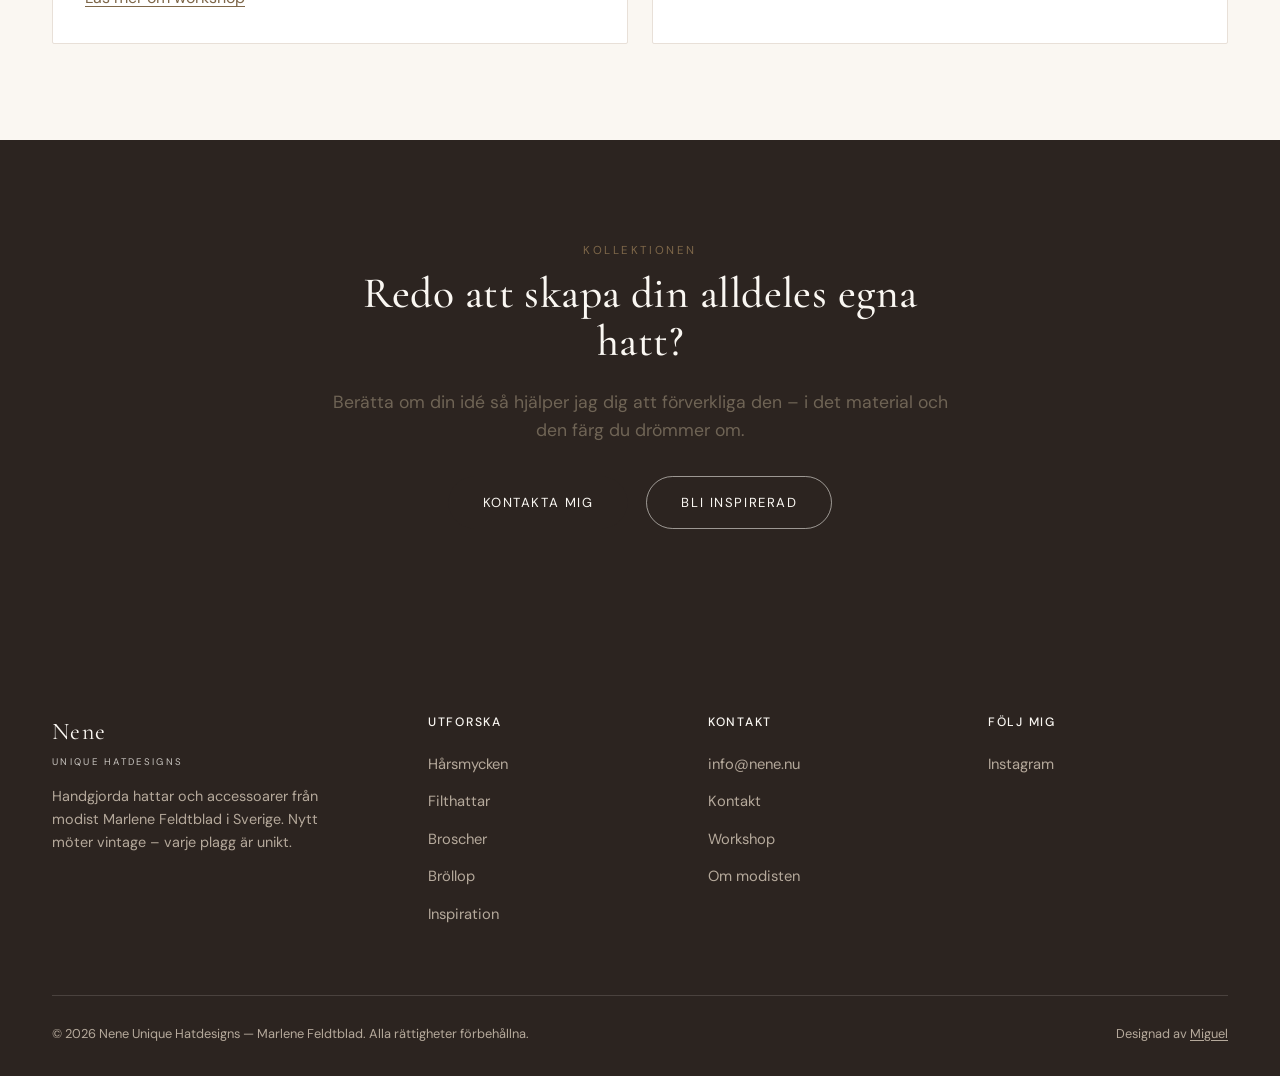
==== commit aef7172f: "Add workshop video, fix mobile menu/dropdown/lightbox/contact overflow bugs - Replace Instagram embe" ====
--- a/index.html
+++ b/index.html
@@ -19,6 +19,7 @@
         <a href="index.html" data-i18n="nav.start">Hem</a>
         <div class="has-dropdown">
           <a href="collection.html" class="dropdown-trigger" data-i18n="nav.collection">Kollektion</a>
+          <button type="button" class="dropdown-caret" aria-label="Visa undermeny" aria-expanded="false"></button>
           <div class="dropdown">
             <a href="hair-accessories.html" data-i18n="nav.hairAccessories">Hårsmycken</a>
             <a href="felthats.html" data-i18n="nav.feltHats">Filthattar</a>
--- a/css/style.css
+++ b/css/style.css
@@ -271,6 +271,9 @@
 
 .main-nav .has-dropdown {
   position: relative;
+  display: inline-flex;
+  align-items: center;
+  gap: 4px;
 }
 .dropdown-trigger {
   position: relative;
@@ -285,16 +288,29 @@
   padding: 6px 0;
   display: inline-flex;
   align-items: center;
-  gap: 6px;
-}
-.dropdown-trigger::after {
+}
+.dropdown-caret {
+  background: none;
+  border: none;
+  color: inherit;
+  cursor: pointer;
+  padding: 10px 4px;
+  display: inline-flex;
+  align-items: center;
+  justify-content: center;
+  opacity: 0.85;
+}
+.dropdown-caret::after {
   content: '';
   width: 6px;
   height: 6px;
   border-right: 1px solid currentColor;
   border-bottom: 1px solid currentColor;
   transform: rotate(45deg) translateY(-2px);
-  margin-top: -4px;
+  transition: transform 0.25s var(--ease);
+}
+.has-dropdown.is-expanded .dropdown-caret::after {
+  transform: rotate(-135deg) translateY(1px);
 }
 .dropdown-trigger::before {
   content: '';
@@ -456,6 +472,7 @@
 .hero {
   position: relative;
   height: 100vh;
+  height: 100dvh;
   min-height: 560px;
   display: flex;
   align-items: flex-end;
@@ -688,16 +705,10 @@
   overflow: hidden;
   aspect-ratio: 4/5;
 }
-.split-media img { width: 100%; height: 100%; object-fit: cover; }
+.split-media img,
+.split-media video { width: 100%; height: 100%; object-fit: cover; }
 .split.reverse .split-media { order: 2; }
-.split-media--embed {
-  aspect-ratio: auto;
-  display: flex;
-  align-items: center;
-  justify-content: center;
-  background: var(--color-cream-alt);
-  padding: 16px;
-}
+.split-media--portrait { aspect-ratio: 9/16; }
 
 .quote-block {
   border-left: 2px solid var(--color-sand);
@@ -860,7 +871,7 @@
   position: absolute;
   top: 28px;
   right: 32px;
-  background: none;
+  background: rgba(20,16,14,0.7);
   border: 1px solid rgba(250,247,242,0.5);
   color: var(--color-cream);
   width: 42px;
@@ -873,7 +884,7 @@
   position: absolute;
   top: 50%;
   transform: translateY(-50%);
-  background: none;
+  background: rgba(20,16,14,0.7);
   border: 1px solid rgba(250,247,242,0.5);
   color: var(--color-cream);
   width: 48px;
@@ -896,9 +907,12 @@
 .lightbox-prev { left: 24px; }
 .lightbox-next { right: 24px; }
 @media (max-width: 640px) {
-  .lightbox-nav { width: 40px; height: 40px; }
-  .lightbox-prev { left: 10px; }
-  .lightbox-next { right: 10px; }
+  .lightbox { padding: 16px; }
+  .lightbox img { max-height: 76vh; }
+  .lightbox-close { top: 14px; right: 14px; width: 38px; height: 38px; }
+  .lightbox-nav { width: 38px; height: 38px; }
+  .lightbox-prev { left: 6px; }
+  .lightbox-next { right: 6px; }
 }
 
 /* ---------- Back to top ---------- */
@@ -968,12 +982,18 @@
 }
 .contact-info-list li {
   display: flex;
-  gap: 14px;
+  flex-wrap: wrap;
+  gap: 4px 14px;
   padding: 14px 0;
   border-bottom: 1px solid var(--color-border);
   font-size: 0.95rem;
 }
 .contact-info-list li:first-child { padding-top: 0; }
+.contact-info-list li > a {
+  min-width: 0;
+  overflow-wrap: break-word;
+  word-break: break-word;
+}
 .contact-info-list .k {
   min-width: 130px;
   color: var(--color-meta);
@@ -1121,10 +1141,19 @@
   .menu-toggle { display: flex; }
   .lang-switch .lang-toggle span.lang-label { display: none; }
 
+  .site-header {
+    transition: background-color 0.2s var(--ease), box-shadow 0.2s var(--ease);
+  }
   .site-header.is-open {
+    background-color: var(--color-cream);
+    background: var(--color-cream);
+    -webkit-transform: translateZ(0);
+    transform: translateZ(0);
     flex-direction: column;
     align-items: stretch;
     height: auto;
+    max-height: 100vh;
+    overflow-y: auto;
     padding-bottom: 20px;
   }
   .site-header.is-open .container {
@@ -1140,6 +1169,10 @@
   }
   .site-header.is-open .header-actions {
     justify-content: space-between;
+  }
+  .main-nav .has-dropdown {
+    display: block;
+    text-align: center;
   }
   .main-nav .dropdown {
     position: static;
